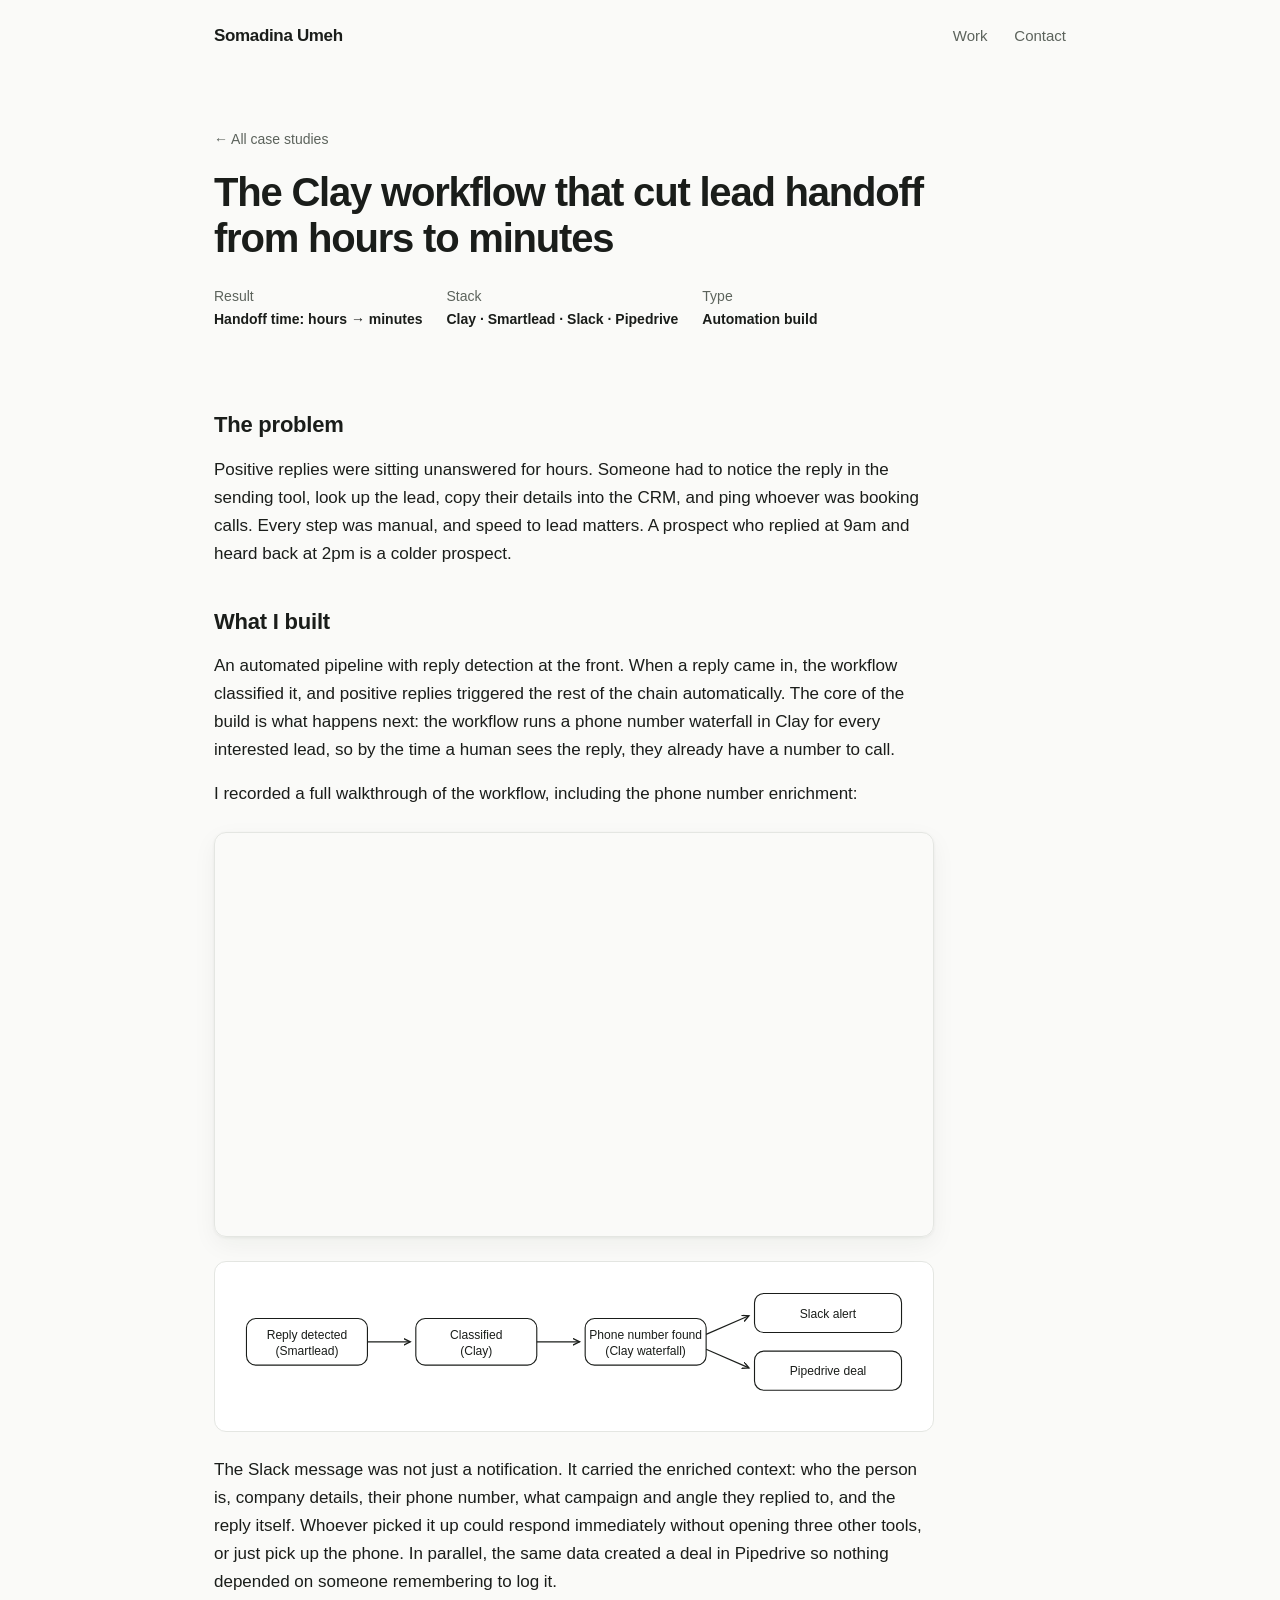
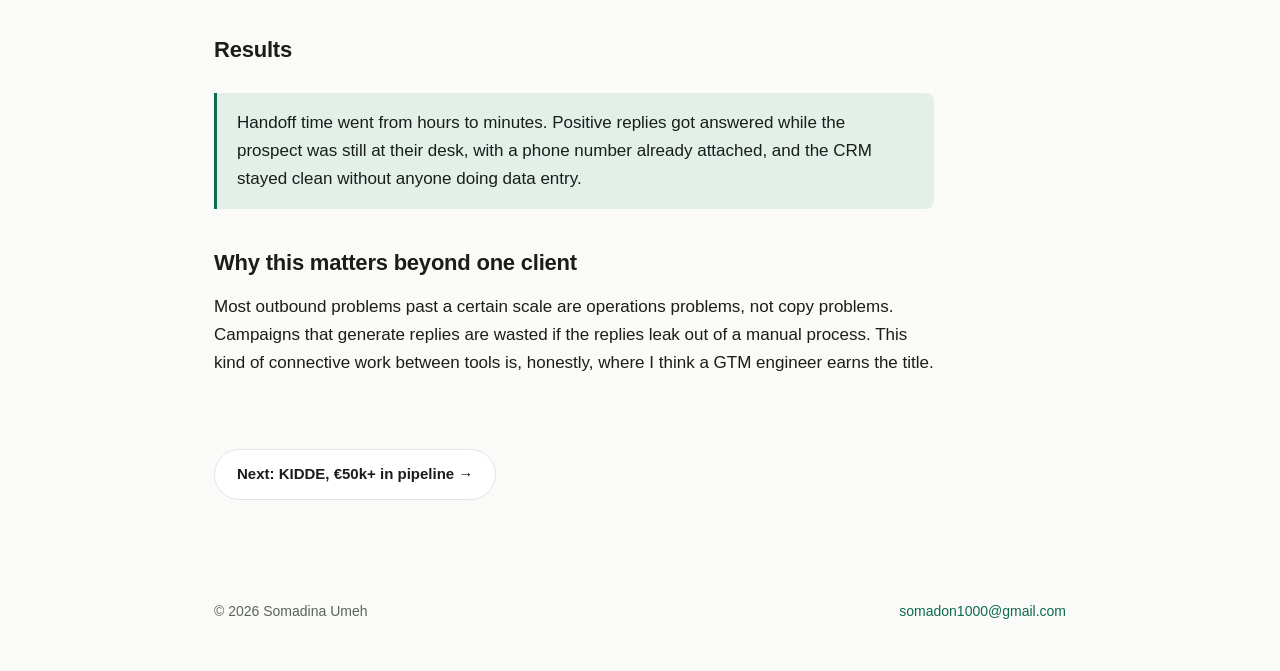
==== case-studies/clay-handoff-workflow.html @ db002be2 "Portfolio site: GTM engineering case studies, walkthroughs and resources Co-Authored-By: Claude Fabl" ====
<!DOCTYPE html>
<html lang="en">
<head>
  <meta charset="UTF-8">
  <meta name="viewport" content="width=device-width, initial-scale=1.0">
  <title>Clay handoff workflow: hours to minutes · Somadina Umeh</title>
  <meta name="description" content="An automated reply detection workflow that finds phone numbers for interested leads and pushes them to Slack and Pipedrive, cutting handoff time from hours to minutes.">
  <link rel="icon" href="data:image/svg+xml,<svg xmlns='http://www.w3.org/2000/svg' viewBox='0 0 100 100'><text y='0.9em' font-size='90'>⚙️</text></svg>">
  <link rel="stylesheet" href="../assets/style.css">
</head>
<body>
  <div class="wrap">
    <nav>
      <a class="logo" href="../index.html">Somadina Umeh</a>
      <span class="links">
        <a href="../index.html#work">Work</a>
        <a href="../index.html#contact">Contact</a>
      </span>
    </nav>

    <header class="cs-header">
      <a class="crumb" href="../index.html#work">← All case studies</a>
      <h1>The Clay workflow that cut lead handoff from hours to minutes</h1>
      <div class="cs-meta">
        <div><span class="k">Result</span><br><span class="v">Handoff time: hours → minutes</span></div>
        <div><span class="k">Stack</span><br><span class="v">Clay · Smartlead · Slack · Pipedrive</span></div>
        <div><span class="k">Type</span><br><span class="v">Automation build</span></div>
      </div>
    </header>

    <article>
      <h2>The problem</h2>
      <p>Positive replies were sitting unanswered for hours. Someone had to notice the reply in the sending tool, look up the lead, copy their details into the CRM, and ping whoever was booking calls. Every step was manual, and speed to lead matters. A prospect who replied at 9am and heard back at 2pm is a colder prospect.</p>

      <h2>What I built</h2>
      <p>An automated pipeline with reply detection at the front. When a reply came in, the workflow classified it, and positive replies triggered the rest of the chain automatically. The core of the build is what happens next: the workflow runs a phone number waterfall in Clay for every interested lead, so by the time a human sees the reply, they already have a number to call.</p>
      <p>I recorded a full walkthrough of the workflow, including the phone number enrichment:</p>

      <div class="video">
        <iframe src="https://www.youtube.com/embed/TuyjyNPNO38?si=Tne-6pxbNk5Y8fr7" title="Clay handoff workflow walkthrough: finding phone numbers for interested leads" frameborder="0" allow="accelerometer; autoplay; clipboard-write; encrypted-media; gyroscope; picture-in-picture; web-share" referrerpolicy="strict-origin-when-cross-origin" allowfullscreen></iframe>
      </div>

      <div class="diagram">
        <svg viewBox="0 0 720 120" xmlns="http://www.w3.org/2000/svg" role="img" aria-label="Workflow diagram: reply detected, classified in Clay, phone number found via Clay waterfall, then pushed to Slack and Pipedrive" style="width:100%;height:auto;font-family:inherit">
          <defs>
            <marker id="arrow" markerWidth="8" markerHeight="8" refX="6" refY="3" orient="auto">
              <path d="M0,0 L6,3 L0,6" fill="none" stroke="currentColor" stroke-width="1.2"/>
            </marker>
          </defs>
          <g fill="none" stroke="currentColor" stroke-width="1.2">
            <rect x="8" y="35" width="130" height="50" rx="10"/>
            <rect x="190" y="35" width="130" height="50" rx="10"/>
            <rect x="372" y="35" width="130" height="50" rx="10"/>
            <rect x="554" y="8" width="158" height="42" rx="10"/>
            <rect x="554" y="70" width="158" height="42" rx="10"/>
            <line x1="138" y1="60" x2="184" y2="60" marker-end="url(#arrow)"/>
            <line x1="320" y1="60" x2="366" y2="60" marker-end="url(#arrow)"/>
            <line x1="502" y1="52" x2="548" y2="32" marker-end="url(#arrow)"/>
            <line x1="502" y1="68" x2="548" y2="88" marker-end="url(#arrow)"/>
          </g>
          <g fill="currentColor" font-size="13" text-anchor="middle">
            <text x="73" y="57">Reply detected</text>
            <text x="73" y="74">(Smartlead)</text>
            <text x="255" y="57">Classified</text>
            <text x="255" y="74">(Clay)</text>
            <text x="437" y="57">Phone number found</text>
            <text x="437" y="74">(Clay waterfall)</text>
            <text x="633" y="34">Slack alert</text>
            <text x="633" y="96">Pipedrive deal</text>
          </g>
        </svg>
      </div>

      <p>The Slack message was not just a notification. It carried the enriched context: who the person is, company details, their phone number, what campaign and angle they replied to, and the reply itself. Whoever picked it up could respond immediately without opening three other tools, or just pick up the phone. In parallel, the same data created a deal in Pipedrive so nothing depended on someone remembering to log it.</p>

      <h2>Results</h2>
      <div class="highlight">Handoff time went from hours to minutes. Positive replies got answered while the prospect was still at their desk, with a phone number already attached, and the CRM stayed clean without anyone doing data entry.</div>

      <h2>Why this matters beyond one client</h2>
      <p>Most outbound problems past a certain scale are operations problems, not copy problems. Campaigns that generate replies are wasted if the replies leak out of a manual process. This kind of connective work between tools is, honestly, where I think a GTM engineer earns the title.</p>
    </article>

    <div class="cs-next">
      <a class="btn btn-secondary" href="kidde.html">Next: KIDDE, €50k+ in pipeline →</a>
    </div>

    <footer>
      <span>© 2026 Somadina Umeh</span>
      <span><a href="mailto:somadon1000@gmail.com">somadon1000@gmail.com</a></span>
    </footer>
  </div>
</body>
</html>
---- assets/style.css ----
/* Somadina Umeh — portfolio design system */

:root {
  --bg: #fafaf8;
  --surface: #ffffff;
  --text: #1a1d1a;
  --muted: #5c635c;
  --accent: #0e6b4f;
  --accent-soft: #e3f0ea;
  --border: #e4e6e2;
  --shadow: 0 1px 3px rgba(20, 30, 25, 0.06), 0 8px 24px rgba(20, 30, 25, 0.05);
  --radius: 12px;
  --maxw: 900px;
}

@media (prefers-color-scheme: dark) {
  :root {
    --bg: #101412;
    --surface: #181d1a;
    --text: #e8ebe8;
    --muted: #9aa39c;
    --accent: #4cc79a;
    --accent-soft: #1c2f27;
    --border: #262c28;
    --shadow: 0 1px 3px rgba(0, 0, 0, 0.3), 0 8px 24px rgba(0, 0, 0, 0.25);
  }
}

* { margin: 0; padding: 0; box-sizing: border-box; }

html { scroll-behavior: smooth; }

body {
  font-family: -apple-system, BlinkMacSystemFont, "Segoe UI", Roboto, Helvetica, Arial, sans-serif;
  background: var(--bg);
  color: var(--text);
  line-height: 1.65;
  font-size: 17px;
  -webkit-font-smoothing: antialiased;
}

.wrap { max-width: var(--maxw); margin: 0 auto; padding: 0 24px; }

a { color: var(--accent); text-decoration: none; }
a:hover { text-decoration: underline; }

/* Nav */
nav {
  display: flex; justify-content: space-between; align-items: center;
  padding: 22px 0;
}
nav .logo { font-weight: 700; color: var(--text); letter-spacing: -0.02em; }
nav .links a { margin-left: 22px; color: var(--muted); font-size: 15px; }
nav .links a:hover { color: var(--accent); text-decoration: none; }

/* Hero */
.hero {
  padding: 72px 0 56px;
  display: flex; align-items: center; gap: 48px;
}
.hero-text { flex: 1; }
.hero-photo {
  flex-shrink: 0; width: 240px; height: 240px; border-radius: 50%;
  object-fit: cover; border: 4px solid var(--accent);
  box-shadow: var(--shadow);
}
.hero h1 {
  font-size: clamp(30px, 5vw, 46px);
  line-height: 1.15;
  letter-spacing: -0.03em;
  max-width: 760px;
}
.hero .sub { margin-top: 18px; color: var(--muted); font-size: 18px; max-width: 640px; }
.hero .ctas { margin-top: 30px; display: flex; gap: 14px; flex-wrap: wrap; }

.btn {
  display: inline-block; padding: 12px 22px; border-radius: 999px;
  font-weight: 600; font-size: 15px; transition: transform 0.12s ease;
}
.btn:hover { text-decoration: none; transform: translateY(-1px); }
.btn-primary { background: var(--accent); color: #fff; }
.btn-secondary { border: 1.5px solid var(--border); color: var(--text); background: var(--surface); }

/* Stat tiles */
.stats {
  display: grid; grid-template-columns: repeat(4, 1fr); gap: 14px;
  padding: 10px 0 30px;
}
.stat {
  background: var(--surface); border: 1px solid var(--border);
  border-radius: var(--radius); padding: 20px; box-shadow: var(--shadow);
}
.stat .num { font-size: 26px; font-weight: 700; letter-spacing: -0.02em; color: var(--accent); }
.stat .label { font-size: 14px; color: var(--muted); margin-top: 4px; }

/* Sections */
section { padding: 48px 0; }
section h2 {
  font-size: 26px; letter-spacing: -0.02em; margin-bottom: 8px;
}
section .lede { color: var(--muted); margin-bottom: 28px; max-width: 620px; }

/* Case study cards */
.cards { display: grid; grid-template-columns: repeat(2, 1fr); gap: 16px; }
.card-featured { border-color: var(--accent); }

/* Walkthrough videos */
.walkthroughs { display: grid; grid-template-columns: repeat(2, 1fr); gap: 16px; }
.walkthrough {
  background: var(--surface); border: 1px solid var(--border);
  border-radius: var(--radius); padding: 22px; box-shadow: var(--shadow);
}
.walkthrough h3 { font-size: 17px; letter-spacing: -0.01em; margin-bottom: 6px; }
.walkthrough p { font-size: 15px; color: var(--muted); margin-bottom: 16px; }
.walkthrough .video { margin: 0; }
.card {
  background: var(--surface); border: 1px solid var(--border);
  border-radius: var(--radius); padding: 24px; box-shadow: var(--shadow);
  display: flex; flex-direction: column; color: var(--text);
  transition: transform 0.12s ease, border-color 0.12s ease;
}
.card:hover { text-decoration: none; transform: translateY(-2px); border-color: var(--accent); }
.card .tag {
  font-size: 12px; font-weight: 600; text-transform: uppercase; letter-spacing: 0.06em;
  color: var(--accent); background: var(--accent-soft);
  padding: 3px 10px; border-radius: 999px; align-self: flex-start; margin-bottom: 14px;
}
.card h3 { font-size: 18px; letter-spacing: -0.01em; margin-bottom: 8px; }
.card p { font-size: 15px; color: var(--muted); flex: 1; }
.card .result { margin-top: 16px; font-weight: 700; font-size: 15px; color: var(--text); }
.card .more { margin-top: 6px; font-size: 14px; color: var(--accent); font-weight: 600; }

/* Stack groups */
.stack-groups { display: grid; grid-template-columns: 1fr 1fr; gap: 16px; }
.group {
  background: var(--surface); border: 1px solid var(--border);
  border-radius: var(--radius); padding: 22px;
}
.group h3 { font-size: 16px; margin-bottom: 6px; }
.group .tools { font-size: 14px; color: var(--accent); font-weight: 600; margin-bottom: 8px; }
.group p { font-size: 15px; color: var(--muted); }

/* Resource banner */
.resource {
  background: var(--surface); border: 1px solid var(--accent);
  border-radius: var(--radius); padding: 32px; box-shadow: var(--shadow);
}
.resource h3 { font-size: 20px; letter-spacing: -0.01em; margin-bottom: 10px; }
.resource > p { color: var(--muted); max-width: 640px; margin-bottom: 20px; }
.resource-stats { display: flex; gap: 28px; flex-wrap: wrap; margin-bottom: 20px; }
.resource-stats div { font-size: 15px; }
.resource-stats .n { font-weight: 700; color: var(--accent); font-size: 22px; display: block; }
.resource .fine { font-size: 14px; color: var(--muted); margin-top: 14px; }

/* About */
.about p { max-width: 680px; margin-bottom: 16px; }

/* Contact */
.contact {
  background: var(--surface); border: 1px solid var(--border);
  border-radius: var(--radius); padding: 36px; text-align: center; box-shadow: var(--shadow);
}
.contact h2 { margin-bottom: 10px; }
.contact p { color: var(--muted); max-width: 520px; margin: 0 auto 24px; }

footer {
  padding: 36px 0 48px; color: var(--muted); font-size: 14px;
  display: flex; justify-content: space-between; flex-wrap: wrap; gap: 10px;
}

/* Case study pages */
.cs-header { padding: 56px 0 8px; }
.cs-header .crumb { font-size: 14px; color: var(--muted); margin-bottom: 18px; display: block; }
.cs-header h1 { font-size: clamp(28px, 4.5vw, 40px); letter-spacing: -0.03em; line-height: 1.15; max-width: 720px; }
.cs-meta { display: flex; gap: 24px; flex-wrap: wrap; margin: 24px 0 8px; }
.cs-meta div { font-size: 14px; }
.cs-meta .k { color: var(--muted); }
.cs-meta .v { font-weight: 600; }

article { padding: 24px 0 56px; max-width: 720px; }
article h2 { font-size: 22px; margin: 36px 0 12px; letter-spacing: -0.01em; }
article p { margin-bottom: 16px; }
article .highlight {
  background: var(--accent-soft); border-left: 3px solid var(--accent);
  padding: 16px 20px; border-radius: 0 8px 8px 0; margin: 24px 0;
  font-weight: 500;
}
.diagram {
  background: var(--surface); border: 1px solid var(--border);
  border-radius: var(--radius); padding: 24px; margin: 24px 0; overflow-x: auto;
}
.video {
  position: relative; width: 100%; aspect-ratio: 16 / 9;
  border-radius: var(--radius); overflow: hidden; margin: 24px 0;
  border: 1px solid var(--border); box-shadow: var(--shadow);
}
.video iframe { position: absolute; inset: 0; width: 100%; height: 100%; border: 0; }

.placeholder {
  border: 1.5px dashed var(--border); border-radius: var(--radius);
  padding: 32px; text-align: center; color: var(--muted); font-size: 14px; margin: 24px 0;
}
.cs-next { padding: 0 0 64px; }

@media (max-width: 760px) {
  .stats { grid-template-columns: repeat(2, 1fr); }
  .cards, .stack-groups, .walkthroughs { grid-template-columns: 1fr; }
  .hero { padding: 48px 0 40px; flex-direction: column-reverse; align-items: flex-start; gap: 28px; }
  .hero-photo { width: 160px; height: 160px; }
}
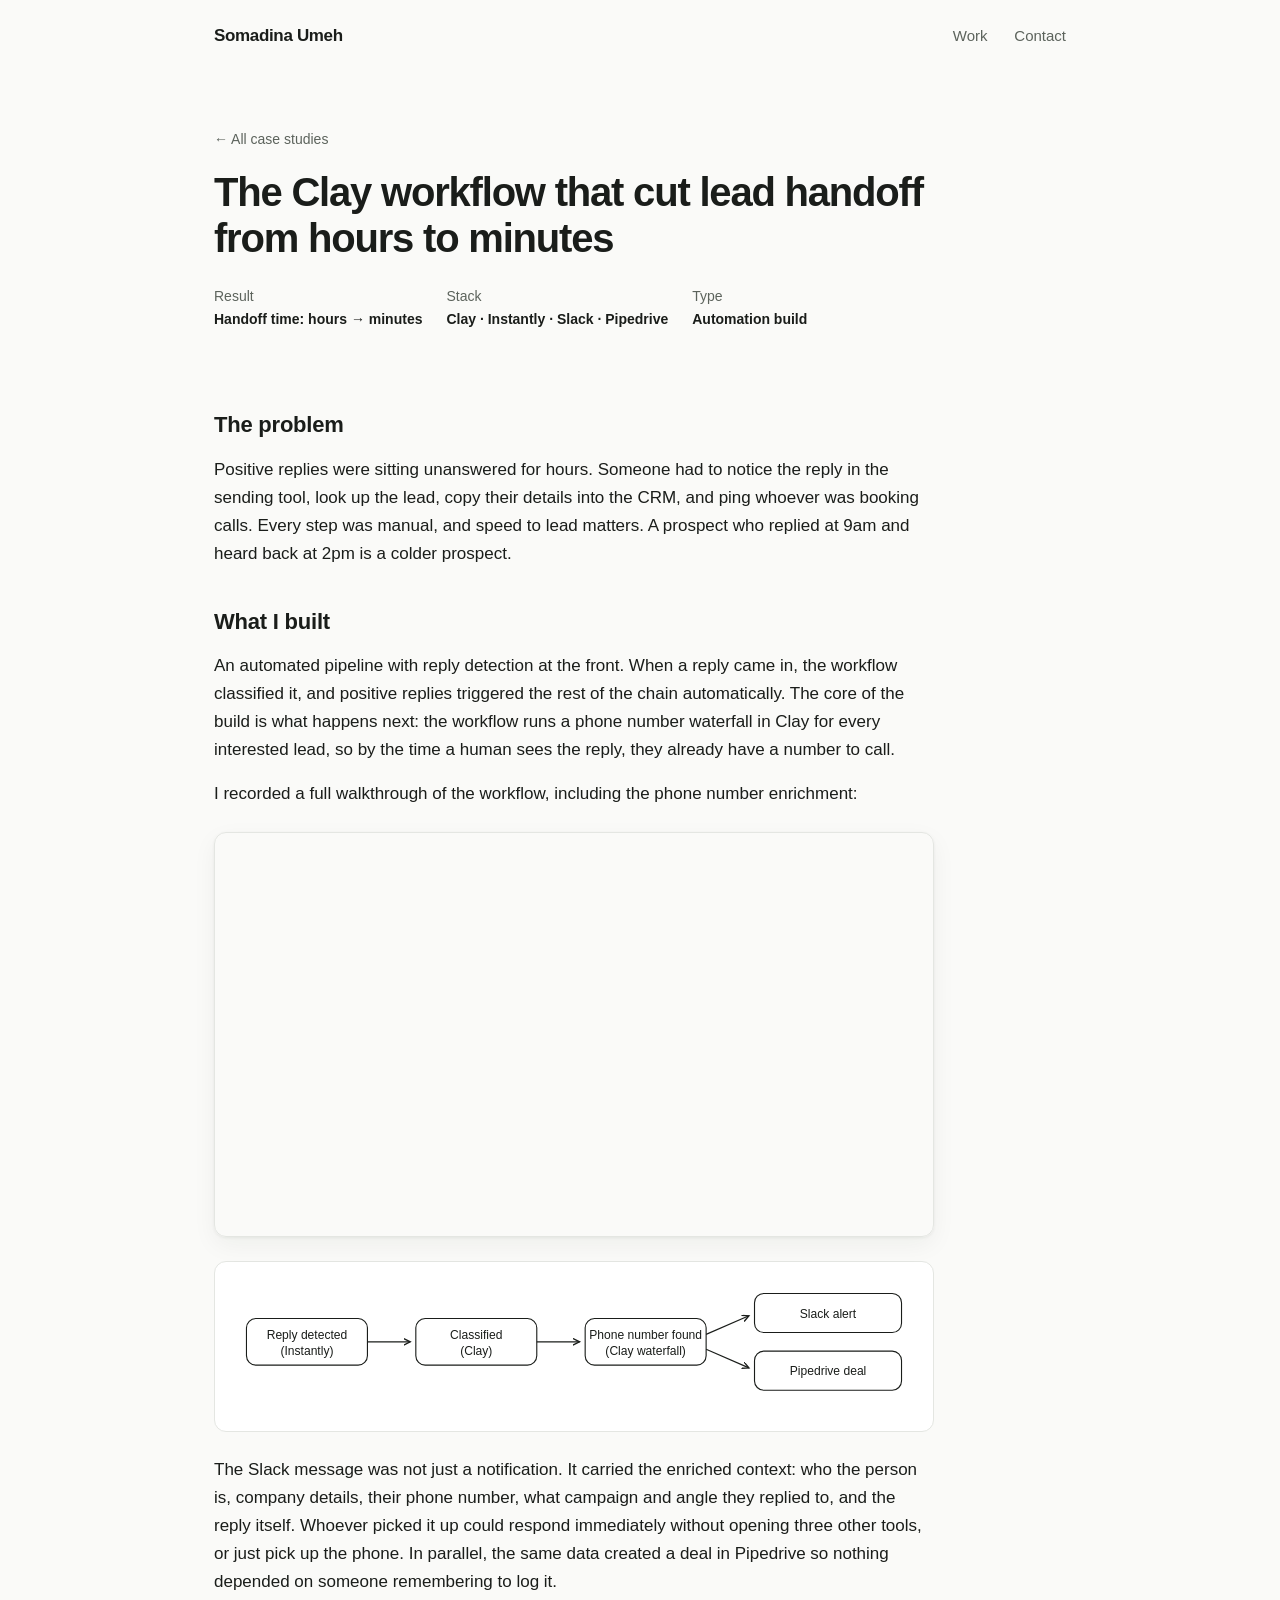
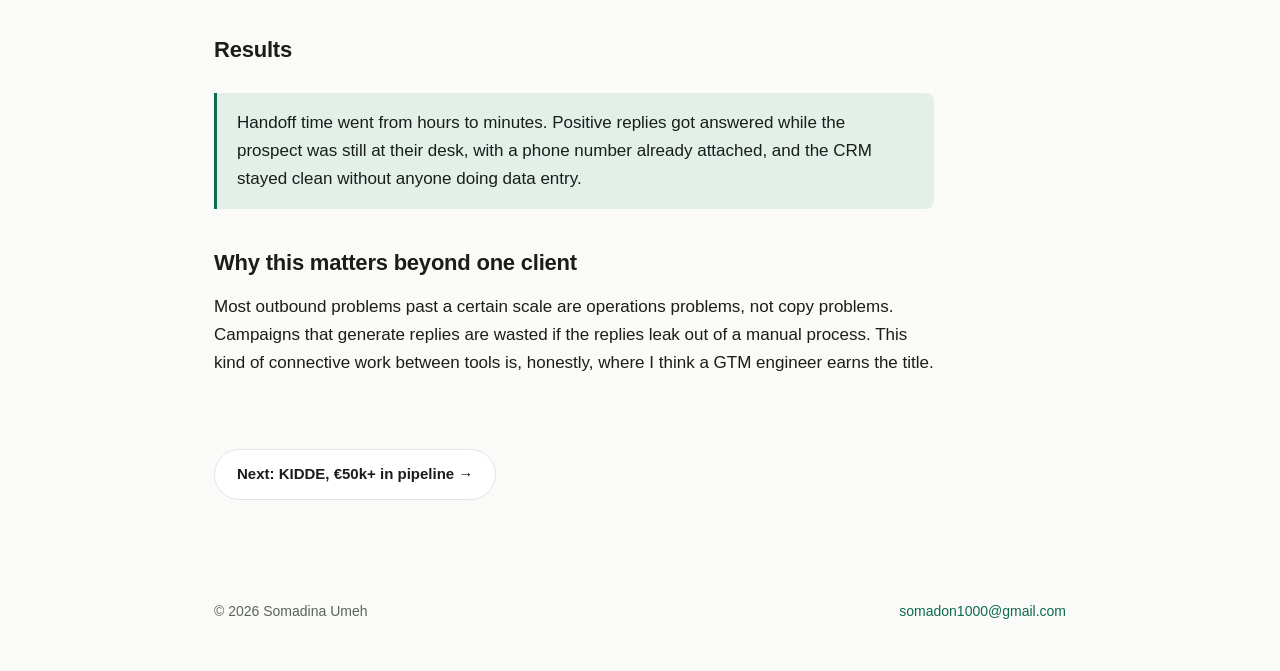
==== commit 47e454d1: "Fix sequencer in Clay handoff case study: Smartlead -> Instantly Corrected the stack line and the wo" ====
--- a/case-studies/clay-handoff-workflow.html
+++ b/case-studies/clay-handoff-workflow.html
@@ -23,7 +23,7 @@
       <h1>The Clay workflow that cut lead handoff from hours to minutes</h1>
       <div class="cs-meta">
         <div><span class="k">Result</span><br><span class="v">Handoff time: hours → minutes</span></div>
-        <div><span class="k">Stack</span><br><span class="v">Clay · Smartlead · Slack · Pipedrive</span></div>
+        <div><span class="k">Stack</span><br><span class="v">Clay · Instantly · Slack · Pipedrive</span></div>
         <div><span class="k">Type</span><br><span class="v">Automation build</span></div>
       </div>
     </header>
@@ -60,7 +60,7 @@
           </g>
           <g fill="currentColor" font-size="13" text-anchor="middle">
             <text x="73" y="57">Reply detected</text>
-            <text x="73" y="74">(Smartlead)</text>
+            <text x="73" y="74">(Instantly)</text>
             <text x="255" y="57">Classified</text>
             <text x="255" y="74">(Clay)</text>
             <text x="437" y="57">Phone number found</text>
--- a/assets/style.css
+++ b/assets/style.css
@@ -152,6 +152,18 @@
 .resource-stats .n { font-weight: 700; color: var(--accent); font-size: 22px; display: block; }
 .resource .fine { font-size: 14px; color: var(--muted); margin-top: 14px; }
 
+/* Testimonials */
+.quotes { display: grid; grid-template-columns: repeat(2, 1fr); gap: 16px; }
+.quote {
+  background: var(--surface); border: 1px solid var(--border);
+  border-radius: var(--radius); padding: 24px; box-shadow: var(--shadow);
+  display: flex; flex-direction: column;
+}
+.quote .stars { color: #e8833a; font-size: 14px; letter-spacing: 2px; margin-bottom: 12px; }
+.quote p { font-size: 15px; flex: 1; }
+.quote .who { margin-top: 14px; font-size: 13px; color: var(--muted); }
+.quotes-cta { margin-top: 20px; }
+
 /* About */
 .about p { max-width: 680px; margin-bottom: 16px; }
 
@@ -202,9 +214,60 @@
 }
 .cs-next { padding: 0 0 64px; }
 
+/* CV page */
+.cv-header { padding: 56px 0 8px; }
+.cv-header .crumb { font-size: 14px; color: var(--muted); margin-bottom: 18px; display: inline-block; }
+.cv-header h1 { font-size: clamp(28px, 4.5vw, 40px); letter-spacing: -0.03em; line-height: 1.15; }
+.cv-header .role { color: var(--accent); font-weight: 600; font-size: 18px; margin-top: 4px; }
+.cv-contact {
+  display: flex; flex-wrap: wrap; gap: 6px 18px;
+  margin-top: 16px; font-size: 14px; color: var(--muted);
+}
+.cv-contact a { color: var(--muted); }
+.cv-contact a:hover { color: var(--accent); }
+.cv-actions { margin-top: 24px; display: flex; gap: 12px; flex-wrap: wrap; }
+
+.cv-body { padding: 16px 0 40px; max-width: 760px; }
+.cv-section { margin-top: 44px; }
+.cv-section > h2 {
+  font-size: 13px; text-transform: uppercase; letter-spacing: 0.09em;
+  color: var(--accent); border-bottom: 1px solid var(--border);
+  padding-bottom: 8px; margin-bottom: 22px;
+}
+.cv-section > p { color: var(--muted); }
+
+.cv-role { margin-bottom: 30px; }
+.cv-role:last-child { margin-bottom: 0; }
+.cv-role .role-top {
+  display: flex; justify-content: space-between; gap: 8px 20px;
+  flex-wrap: wrap; align-items: baseline;
+}
+.cv-role h3 { font-size: 17px; letter-spacing: -0.01em; }
+.cv-role .org { color: var(--muted); font-size: 15px; margin-top: 2px; }
+.cv-role .dates { font-size: 13px; color: var(--muted); white-space: nowrap; }
+.cv-role ul { margin: 14px 0 0; padding-left: 20px; }
+.cv-role li { margin-bottom: 9px; font-size: 15px; }
+.cv-role li:last-child { margin-bottom: 0; }
+.cv-role .tools-line { margin-top: 14px; font-size: 13px; color: var(--muted); }
+.cv-role .tools-line strong { color: var(--text); font-weight: 600; }
+
+.cv-note {
+  background: var(--accent-soft); border-left: 3px solid var(--accent);
+  padding: 14px 18px; border-radius: 0 8px 8px 0; margin-top: 16px;
+  font-size: 14px;
+}
+.cv-note strong { display: block; margin-bottom: 3px; color: var(--text); }
+
+.cv-skill-row { margin-bottom: 14px; font-size: 15px; }
+.cv-skill-row:last-child { margin-bottom: 0; }
+.cv-skill-row .k { font-weight: 600; }
+.cv-earlier { font-size: 14px; color: var(--muted); margin-top: 10px; }
+
 @media (max-width: 760px) {
   .stats { grid-template-columns: repeat(2, 1fr); }
   .cards, .stack-groups, .walkthroughs { grid-template-columns: 1fr; }
   .hero { padding: 48px 0 40px; flex-direction: column-reverse; align-items: flex-start; gap: 28px; }
   .hero-photo { width: 160px; height: 160px; }
-}
+  .cv-role .role-top { flex-direction: column; }
+  .cv-role .dates { order: -1; }
+}
